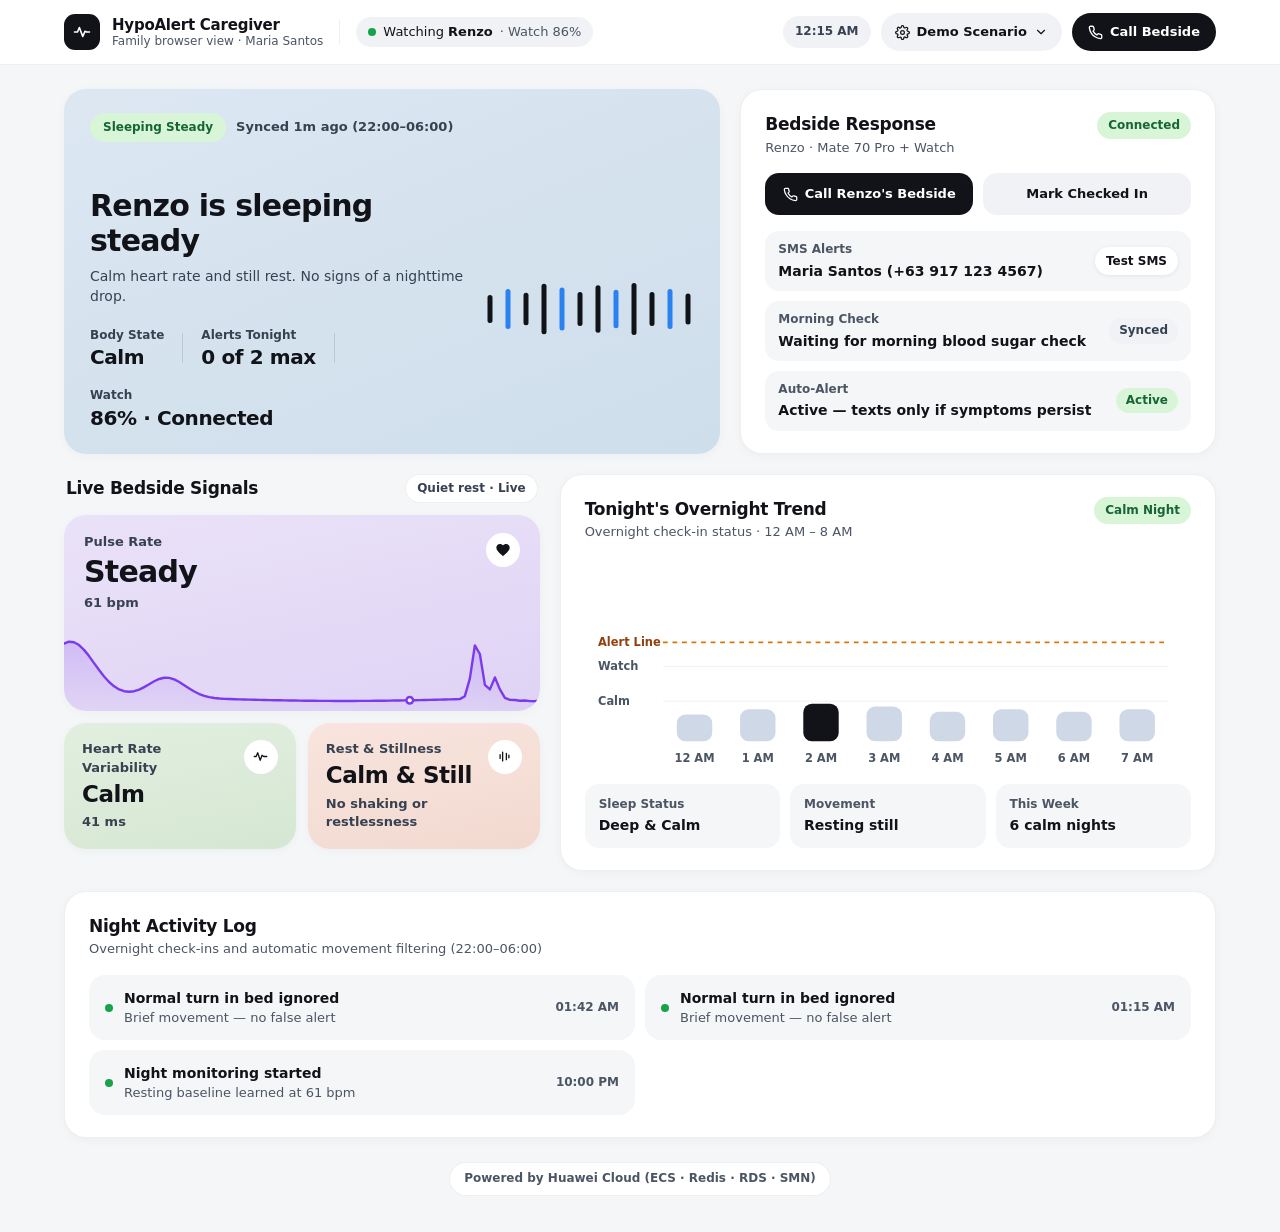
==== caregiver-web/index.html @ d7f7cfd1 "feat(ui): redesign phone wellness UI and add caregiver night web view" ====
<!DOCTYPE html>
<html lang="en">
<head>
  <meta charset="UTF-8" />
  <meta name="viewport" content="width=device-width, initial-scale=1.0" />
  <title>HypoAlert · Caregiver Night Monitor</title>
  <link rel="icon" type="image/svg+xml" href="data:image/svg+xml,%3Csvg xmlns='http://www.w3.org/2000/svg' viewBox='0 0 32 32'%3E%3Crect width='32' height='32' rx='8' fill='%23111318'/%3E%3Cpath d='M4 16h5l3-7 5 14 4-9 3 2h4' fill='none' stroke='%23ffffff' stroke-width='2.6' stroke-linecap='round' stroke-linejoin='round'/%3E%3C/svg%3E" />
  <link rel="stylesheet" href="styles.css" />
  <script defer src="app.js"></script>
</head>
<body>
  <!-- Simulated Huawei Cloud SMN SMS Toast (appears on sustained surge or SMS test) -->
  <div id="sms-toast" class="sms-toast" role="status" aria-live="polite" hidden>
    <div class="sms-toast-icon" aria-hidden="true">
      <svg width="16" height="16" viewBox="0 0 24 24" fill="none" stroke="currentColor" stroke-width="2.1" stroke-linecap="round" stroke-linejoin="round">
        <path d="M21 15a2 2 0 0 1-2 2H7l-4 4V5a2 2 0 0 1 2-2h14a2 2 0 0 1 2 2z" />
      </svg>
    </div>
    <div class="sms-toast-copy">
      <div class="sms-toast-title">SMS to Maria Santos (+63 917 123 4567)</div>
      <div id="sms-toast-body" class="sms-toast-body">HypoAlert: Renzo needs a bedside check. Fast pulse &amp; trembling continued.</div>
    </div>
    <button id="sms-toast-close" class="toast-close-btn" type="button" aria-label="Dismiss SMS alert">
      <svg width="16" height="16" viewBox="0 0 24 24" fill="none" stroke="currentColor" stroke-width="2.1" stroke-linecap="round" stroke-linejoin="round" aria-hidden="true">
        <path d="M18 6 6 18M6 6l12 12" />
      </svg>
    </button>
  </div>

  <!-- Top Web Navigation Bar -->
  <header class="web-navbar">
    <div class="nav-inner">
      <div class="nav-brand-group">
        <div class="brand-mark" aria-hidden="true">
          <svg width="18" height="18" viewBox="0 0 24 24" fill="none" stroke="currentColor" stroke-width="2.2" stroke-linecap="round" stroke-linejoin="round">
            <path d="M2 12h4l2.5-6 4.5 12 3-7 2 1h4" />
          </svg>
        </div>
        <div class="brand-copy">
          <span class="brand-name">HypoAlert Caregiver</span>
          <span class="brand-sub">Family browser view · Maria Santos</span>
        </div>
        <div class="nav-divider" aria-hidden="true"></div>
        <div class="patient-chip">
          <span id="live-dot" class="dot dot-ok"></span>
          <span>Watching <strong>Renzo</strong></span>
          <span id="watch-link-label" class="chip-muted tnum">· Watch 86%</span>
        </div>
      </div>

      <div class="nav-actions">
        <span id="clock-pill" class="nav-time-pill tnum">02:15 AM</span>

        <div class="demo-anchor">
          <button id="btn-demo-menu" class="btn-nav-soft" type="button" aria-expanded="false" aria-controls="demo-popover">
            <svg width="15" height="15" viewBox="0 0 24 24" fill="none" stroke="currentColor" stroke-width="2" stroke-linecap="round" stroke-linejoin="round" aria-hidden="true">
              <circle cx="12" cy="12" r="3" />
              <path d="M19.4 15a1.65 1.65 0 0 0 .33 1.82l.06.06a2 2 0 1 1-2.83 2.83l-.06-.06a1.65 1.65 0 0 0-1.82-.33 1.65 1.65 0 0 0-1 1.51V21a2 2 0 0 1-4 0v-.09A1.65 1.65 0 0 0 9 19.4a1.65 1.65 0 0 0-1.82.33l-.06.06a2 2 0 1 1-2.83-2.83l.06-.06a1.65 1.65 0 0 0 .33-1.82 1.65 1.65 0 0 0-1.51-1H3a2 2 0 0 1 0-4h.09A1.65 1.65 0 0 0 4.6 9a1.65 1.65 0 0 0-.33-1.82l-.06-.06a2 2 0 1 1 2.83-2.83l.06.06a1.65 1.65 0 0 0 1.82.33H9a1.65 1.65 0 0 0 1-1.51V3a2 2 0 0 1 4 0v.09a1.65 1.65 0 0 0 1 1.51 1.65 1.65 0 0 0 1.82-.33l.06-.06a2 2 0 1 1 2.83 2.83l-.06.06a1.65 1.65 0 0 0-.33 1.82V9c.26.6.85 1 1.51 1H21a2 2 0 0 1 0 4h-.09c-.66 0-1.25.4-1.51 1z" />
            </svg>
            <span>Demo Scenario</span>
            <svg width="14" height="14" viewBox="0 0 24 24" fill="none" stroke="currentColor" stroke-width="2" stroke-linecap="round" stroke-linejoin="round" aria-hidden="true">
              <path d="m6 9 6 6 6-6" />
            </svg>
          </button>

          <!-- Clean Presenter Popover (Hidden until Demo Scenario is clicked) -->
          <div id="demo-popover" class="demo-popover" hidden>
            <div class="popover-section-label">Night Scenarios</div>
            <div class="preset-list">
              <button class="preset-btn is-selected" data-preset="calm" type="button">1 · Quiet Sleep</button>
              <button class="preset-btn" data-preset="motion" type="button">2 · Turn in Bed (No Alert)</button>
              <button class="preset-btn" data-preset="baseline" type="button">3 · Learning Night Baseline</button>
              <button class="preset-btn" data-preset="warning" type="button">4 · Early Restless Shift</button>
              <button class="preset-btn is-danger" data-preset="surge" type="button">5 · Sustained Surge + SMS Alert</button>
            </div>

            <div class="popover-section-label">Simulation Options</div>
            <div class="sim-controls-row">
              <button id="btn-sim-body" class="sim-pill-btn" type="button">Pattern: Typical</button>
              <button id="btn-sim-link" class="sim-pill-btn" type="button">Phone Link: On</button>
            </div>

            <div class="popover-section-label">Simulate Morning Sugar Check</div>
            <div class="sim-prick-row">
              <button id="btn-sim-low" class="sim-prick-btn is-low tnum" type="button">54 mg/dL (Low)</button>
              <button id="btn-sim-fine" class="sim-prick-btn is-fine tnum" type="button">108 mg/dL (Normal)</button>
            </div>
          </div>
        </div>

        <button id="btn-nav-call" class="btn-nav-primary" type="button">
          <svg width="15" height="15" viewBox="0 0 24 24" fill="none" stroke="currentColor" stroke-width="2.1" stroke-linecap="round" stroke-linejoin="round" aria-hidden="true">
            <path d="M22 16.92v3a2 2 0 0 1-2.18 2 19.79 19.79 0 0 1-8.63-3.07 19.5 19.5 0 0 1-6-6 19.79 19.79 0 0 1-3.07-8.67A2 2 0 0 1 4.11 2h3a2 2 0 0 1 2 1.72 12.84 12.84 0 0 0 .7 2.81 2 2 0 0 1-.45 2.11L8.09 9.91a16 16 0 0 0 6 6l1.27-1.27a2 2 0 0 1 2.11-.45 12.84 12.84 0 0 0 2.81.7A2 2 0 0 1 22 16.92z" />
          </svg>
          <span>Call Bedside</span>
        </button>
      </div>
    </div>
  </header>

  <main class="web-shell">
    <!-- Offline Sync Notice (only when phone bridge pauses) -->
    <div id="offline-banner" class="offline-banner" hidden>
      <svg width="16" height="16" viewBox="0 0 24 24" fill="none" stroke="currentColor" stroke-width="2" stroke-linecap="round" stroke-linejoin="round" aria-hidden="true">
        <rect x="7" y="2" width="10" height="20" rx="2" />
        <path d="M12 18h.01" />
      </svg>
      <span>Phone connection is paused. Showing the last synced update — Renzo's watch still buzzes beside the bed if needed.</span>
    </div>

    <!-- Row 1: Primary Caregiver Hero + Bedside Response -->
    <section class="web-row row-top" aria-label="Current Night Status and Bedside Response">
      <article id="hero-card" class="hero-card">
        <div class="hero-header-row">
          <div class="hero-status-group">
            <span id="hero-pill" class="status-pill state-ok">Sleeping Steady</span>
            <span id="hero-sync-tag" class="hero-meta-tag tnum">Synced 1m ago (22:00–06:00)</span>
          </div>
        </div>

        <div class="hero-body">
          <div class="hero-text-col">
            <h1 id="hero-headline" class="hero-headline">Renzo is sleeping steady</h1>
            <p id="hero-explanation" class="hero-explanation">Calm heart rate and still rest. No signs of a nighttime drop.</p>

            <div class="hero-metrics-inline">
              <div class="hero-stat">
                <span class="stat-label">Body State</span>
                <div class="stat-value-wrap">
                  <span id="hero-body-state" class="stat-value-sm">Calm</span>
                </div>
              </div>
              <div class="hero-stat-sep" aria-hidden="true"></div>
              <div class="hero-stat">
                <span class="stat-label">Alerts Tonight</span>
                <div class="stat-value-wrap tnum">
                  <span id="hero-alerts-val" class="stat-value-sm">0 of 2 max</span>
                </div>
              </div>
              <div class="hero-stat-sep" aria-hidden="true"></div>
              <div class="hero-stat">
                <span class="stat-label">Watch</span>
                <div class="stat-value-wrap tnum">
                  <span id="hero-watch-val" class="stat-value-sm">86% · Connected</span>
                </div>
              </div>
            </div>
          </div>

          <div class="hero-visual-col">
            <canvas id="hero-bars-canvas" width="210" height="88" aria-label="Calm overnight rhythm indicator"></canvas>
          </div>
        </div>

        <div id="baseline-wrap" class="baseline-bar-card" hidden>
          <div class="baseline-top">
            <span>Learning tonight's calm resting baseline</span>
            <span id="baseline-count" class="tnum">55 of 75 min</span>
          </div>
          <div class="baseline-track">
            <div id="baseline-fill" class="baseline-fill"></div>
          </div>
        </div>

        <div id="hero-crisis-bar" class="hero-crisis-bar" hidden>
          <button id="btn-im-with-renzo" class="btn-crisis-white" type="button">I'm With Renzo — Clear Alert</button>
          <button id="btn-hero-call" class="btn-crisis-ghost" type="button">Call Renzo's Bedside</button>
        </div>
      </article>

      <!-- Right: Bedside Response Card -->
      <aside class="panel-card bedside-panel" aria-label="Bedside Response">
        <div class="panel-head">
          <div>
            <h2>Bedside Response</h2>
            <p class="panel-sub">Renzo · Mate 70 Pro + Watch</p>
          </div>
          <span id="cloud-sync-pill" class="soft-chip ok-chip">Connected</span>
        </div>

        <div class="action-pair">
          <button id="btn-call-bedside" class="btn-solid-dark" type="button">
            <svg width="15" height="15" viewBox="0 0 24 24" fill="none" stroke="currentColor" stroke-width="2" stroke-linecap="round" stroke-linejoin="round" aria-hidden="true">
              <path d="M22 16.92v3a2 2 0 0 1-2.18 2 19.79 19.79 0 0 1-8.63-3.07 19.5 19.5 0 0 1-6-6 19.79 19.79 0 0 1-3.07-8.67A2 2 0 0 1 4.11 2h3a2 2 0 0 1 2 1.72 12.84 12.84 0 0 0 .7 2.81 2 2 0 0 1-.45 2.11L8.09 9.91a16 16 0 0 0 6 6l1.27-1.27a2 2 0 0 1 2.11-.45 12.84 12.84 0 0 0 2.81.7A2 2 0 0 1 22 16.92z" />
            </svg>
            <span>Call Renzo's Bedside</span>
          </button>
          <button id="btn-check-in" class="btn-soft-neutral" type="button">Mark Checked In</button>
        </div>

        <div class="info-stack">
          <div class="info-row">
            <div class="info-row-left">
              <span class="info-k">SMS Alerts</span>
              <span class="info-v tnum">Maria Santos (+63 917 123 4567)</span>
            </div>
            <button id="btn-preview-sms" class="mini-link-btn" type="button">Test SMS</button>
          </div>

          <div class="info-row">
            <div class="info-row-left">
              <span class="info-k">Morning Check</span>
              <span id="prick-sync-text" class="info-v">Waiting for morning blood sugar check</span>
            </div>
            <span id="prick-sync-badge" class="mini-tag">Synced</span>
          </div>

          <div class="info-row">
            <div class="info-row-left">
              <span class="info-k">Auto-Alert</span>
              <span id="smn-channel-status" class="info-v">Active — texts only if symptoms persist</span>
            </div>
            <span id="smn-state-tag" class="mini-tag ok-tag">Active</span>
          </div>
        </div>
      </aside>
    </section>

    <!-- Row 2: Live Bedside Signals (Plain Interpretation First) + Overnight Trend -->
    <section class="web-row row-middle" aria-label="Live Bedside Signals and Overnight Trend">
      <div class="signals-column">
        <div class="col-heading">
          <h2>Live Bedside Signals</h2>
          <span id="route-caption" class="caption-pill">Quiet rest · Live</span>
        </div>

        <div class="signals-bento">
          <article class="bento-lavender">
            <div class="bento-top">
              <div>
                <span class="bento-title">Pulse Rate</span>
                <div id="hr-interp" class="bento-interp-lg">Steady</div>
                <div id="hr-val-row" class="bento-sub-strong tnum">60 bpm</div>
              </div>
              <div class="bento-icon" aria-hidden="true">
                <svg width="16" height="16" viewBox="0 0 24 24" fill="currentColor">
                  <path d="M12 21.35l-1.45-1.32C5.4 15.36 2 12.28 2 8.5 2 5.42 4.42 3 7.5 3c1.74 0 3.41.81 4.5 2.09C13.09 3.81 14.76 3 16.5 3 19.58 3 22 5.42 22 8.5c0 3.78-3.4 6.86-8.55 11.54L12 21.35z" />
                </svg>
              </div>
            </div>
            <canvas id="ppg-canvas" class="ppg-canvas" aria-label="Live pulse rhythm"></canvas>
          </article>

          <div class="bento-pair">
            <article class="bento-sage">
              <div class="bento-top">
                <div>
                  <span class="bento-title">Heart Rate Variability</span>
                  <div id="hrv-interp" class="bento-interp-md">Calm</div>
                  <div id="hrv-val-row" class="bento-sub-strong tnum">40 ms</div>
                </div>
                <div class="bento-icon" aria-hidden="true">
                  <svg width="15" height="15" viewBox="0 0 24 24" fill="none" stroke="currentColor" stroke-width="2.1" stroke-linecap="round" stroke-linejoin="round">
                    <path d="M2 12h3l2.5-6 4 12 3-8 2.5 2H22" />
                  </svg>
                </div>
              </div>
            </article>

            <article class="bento-peach">
              <div class="bento-top">
                <div>
                  <span class="bento-title">Rest &amp; Stillness</span>
                  <div id="tremor-interp" class="bento-interp-md">Calm &amp; Still</div>
                  <div id="tremor-sub" class="bento-sub-strong">No shaking or restlessness</div>
                </div>
                <div class="bento-icon" aria-hidden="true">
                  <svg width="15" height="15" viewBox="0 0 24 24" fill="none" stroke="currentColor" stroke-width="2.1" stroke-linecap="round" stroke-linejoin="round">
                    <path d="M5 9v6M9 5v14M15 7v10M19 10v4" />
                  </svg>
                </div>
              </div>
            </article>
          </div>
        </div>
      </div>

      <!-- Right: Overnight Check-In Trend + 3 Plain Tiles -->
      <article class="panel-card chart-panel">
        <div class="panel-head">
          <div>
            <h2>Tonight's Overnight Trend</h2>
            <p class="panel-sub tnum">Overnight check-in status · 12 AM – 8 AM</p>
          </div>
          <span id="chart-status-chip" class="soft-chip ok-chip">Calm Night</span>
        </div>

        <div class="svg-chart-wrap">
          <svg id="overnight-svg" class="overnight-svg" viewBox="0 0 620 220" role="img" aria-label="Overnight sleep check-in status from 12am to 8am"></svg>
          <div id="chart-tooltip" class="chart-tooltip tnum" hidden></div>
        </div>

        <div class="summary-bar">
          <div class="summary-metric">
            <span class="summary-k">Sleep Status</span>
            <span id="sum-sleep" class="summary-v">Deep &amp; Calm</span>
          </div>
          <div class="summary-metric">
            <span class="summary-k">Movement</span>
            <span id="sum-movement" class="summary-v">Resting still</span>
          </div>
          <div class="summary-metric">
            <span class="summary-k">This Week</span>
            <span id="sum-week" class="summary-v tnum">6 calm nights</span>
          </div>
        </div>
      </article>
    </section>

    <!-- Row 3: Clean Plain-English Night Activity Log -->
    <section class="panel-card timeline-panel" aria-label="Night Activity Log">
      <div class="panel-head">
        <div>
          <h2>Night Activity Log</h2>
          <p class="panel-sub">Overnight check-ins and automatic movement filtering (22:00–06:00)</p>
        </div>
      </div>

      <ul id="event-list" class="web-timeline"></ul>
    </section>

    <!-- Single Quiet Footer Attribution for Huawei Cloud -->
    <footer class="cloud-footer">
      <span class="cloud-footer-pill">Powered by Huawei Cloud (ECS · Redis · RDS · SMN)</span>
    </footer>
  </main>
</body>
</html>
---- caregiver-web/styles.css ----
:root {
  --bg-page: #f5f6f8;
  --bg-card: #ffffff;
  --bg-inset: #f0f2f6;
  --bg-nav: rgba(255, 255, 255, 0.92);
  --bg-dock: #111318;
  --sky-top: #dce7f2;
  --sky-bot: #cedeeb;
  --lav-top: #eae2f8;
  --lav-bot: #dfd3f5;
  --sage-top: #e2efe0;
  --sage-bot: #d5e7d2;
  --peach-top: #f8e5de;
  --peach-bot: #f2d9d0;
  --ink: #111318;
  --ink-secondary: #374151;
  --ink-muted: #4b5563;
  --hairline: rgba(17, 19, 24, 0.065);
  --accent-blue: #2a82f0;
  --accent-blue-soft: #e6f0fe;
  --ok-bg: #d9f5d8;
  --ok-ink: #166534;
  --ok-dot: #16a34a;
  --warn-bg: #fef3c7;
  --warn-ink: #92400e;
  --warn-dot: #d97706;
  --crit-bg: #fee2e2;
  --crit-ink: #991b1b;
  --crit-solid: #dc2626;
  --radius-card: 22px;
  --shadow-card: 0 2px 10px rgba(17, 19, 24, 0.035);
}

*,
*::before,
*::after {
  box-sizing: border-box;
}

html,
body {
  margin: 0;
  padding: 0;
  background: var(--bg-page);
  color: var(--ink);
  font-family: -apple-system, BlinkMacSystemFont, "HarmonyOS Sans", "Segoe UI", system-ui, sans-serif;
  line-height: 1.45;
  -webkit-font-smoothing: antialiased;
}

.tnum {
  font-variant-numeric: tabular-nums;
}

button {
  font: inherit;
  border: 0;
  cursor: pointer;
  transition: background-color 0.16s ease, transform 0.12s ease, opacity 0.16s ease;
}

button:active {
  transform: scale(0.985);
}

button:focus-visible {
  outline: 2px solid var(--accent-blue);
  outline-offset: 2px;
}

/* SMN SMS Alert Notification */
.sms-toast {
  position: fixed;
  top: 76px;
  right: 24px;
  z-index: 70;
  width: min(440px, calc(100vw - 32px));
  display: flex;
  align-items: center;
  gap: 12px;
  padding: 13px 15px;
  background: var(--bg-dock);
  color: #ffffff;
  border-radius: 18px;
  box-shadow: 0 18px 42px rgba(17, 19, 24, 0.25);
}

.sms-toast[hidden] {
  display: none;
}

.sms-toast-icon {
  width: 34px;
  height: 34px;
  border-radius: 999px;
  background: var(--crit-solid);
  color: #ffffff;
  display: grid;
  place-items: center;
  flex-shrink: 0;
}

.sms-toast-copy {
  flex: 1;
  min-width: 0;
}

.sms-toast-title {
  font-size: 12px;
  font-weight: 700;
  color: #e5e7eb;
}

.sms-toast-body {
  margin-top: 2px;
  font-size: 13px;
  color: #ffffff;
  line-height: 1.35;
}

.toast-close-btn {
  width: 30px;
  height: 30px;
  border-radius: 999px;
  background: rgba(255, 255, 255, 0.14);
  color: #ffffff;
  display: grid;
  place-items: center;
  flex-shrink: 0;
}

/* Sticky Top Web Navigation Bar */
.web-navbar {
  position: sticky;
  top: 0;
  z-index: 40;
  background: var(--bg-nav);
  backdrop-filter: blur(12px);
  border-bottom: 1px solid var(--hairline);
}

.nav-inner {
  max-width: 1200px;
  margin: 0 auto;
  min-height: 64px;
  padding: 10px 24px;
  display: flex;
  align-items: center;
  justify-content: space-between;
  gap: 16px;
}

.nav-brand-group {
  display: flex;
  align-items: center;
  gap: 12px;
  min-width: 0;
}

.brand-mark {
  width: 36px;
  height: 36px;
  border-radius: 11px;
  background: var(--bg-dock);
  color: #ffffff;
  display: grid;
  place-items: center;
  flex-shrink: 0;
}

.brand-copy {
  display: flex;
  flex-direction: column;
}

.brand-name {
  font-size: 15px;
  font-weight: 700;
  letter-spacing: -0.015em;
  line-height: 1.2;
}

.brand-sub {
  font-size: 12px;
  color: var(--ink-muted);
  line-height: 1.2;
}

.nav-divider {
  width: 1px;
  height: 24px;
  background: var(--hairline);
  margin: 0 4px;
}

.patient-chip {
  display: inline-flex;
  align-items: center;
  gap: 7px;
  padding: 6px 12px;
  border-radius: 999px;
  background: var(--bg-inset);
  font-size: 13px;
  color: var(--ink);
  white-space: nowrap;
}

.chip-muted {
  color: var(--ink-muted);
}

.dot {
  width: 8px;
  height: 8px;
  border-radius: 999px;
  flex-shrink: 0;
}

.dot-ok {
  background: var(--ok-dot);
}

.dot-warn {
  background: var(--warn-dot);
}

.dot-crit {
  background: var(--crit-solid);
}

.nav-actions {
  display: flex;
  align-items: center;
  gap: 10px;
}

.nav-time-pill {
  padding: 7px 12px;
  border-radius: 999px;
  background: var(--bg-inset);
  color: var(--ink-secondary);
  font-size: 12px;
  font-weight: 600;
}

.demo-anchor {
  position: relative;
}

.btn-nav-soft {
  height: 38px;
  padding: 0 14px;
  border-radius: 999px;
  background: var(--bg-inset);
  color: var(--ink);
  font-size: 13px;
  font-weight: 600;
  display: inline-flex;
  align-items: center;
  gap: 7px;
}

.btn-nav-soft:hover {
  background: #e5e8ef;
}

.btn-nav-primary {
  height: 38px;
  padding: 0 16px;
  border-radius: 999px;
  background: var(--bg-dock);
  color: #ffffff;
  font-size: 13px;
  font-weight: 600;
  display: inline-flex;
  align-items: center;
  gap: 7px;
}

.btn-nav-primary:hover {
  background: #232833;
}

/* Presenter Scenario Popover */
.demo-popover {
  position: absolute;
  top: calc(100% + 10px);
  right: 0;
  width: 320px;
  padding: 16px;
  border-radius: 20px;
  background: var(--bg-card);
  border: 1px solid var(--hairline);
  box-shadow: 0 20px 48px rgba(17, 19, 24, 0.16);
  display: flex;
  flex-direction: column;
  gap: 12px;
  z-index: 60;
}

.demo-popover[hidden] {
  display: none;
}

.popover-section-label {
  font-size: 12px;
  font-weight: 700;
  color: var(--ink-muted);
}

.preset-list {
  display: flex;
  flex-direction: column;
  gap: 6px;
}

.preset-btn {
  height: 36px;
  padding: 0 12px;
  border-radius: 12px;
  background: var(--bg-inset);
  color: var(--ink);
  font-size: 13px;
  font-weight: 600;
  text-align: left;
}

.preset-btn:hover {
  background: #e4e8f0;
}

.preset-btn.is-selected {
  background: var(--bg-dock);
  color: #ffffff;
}

.preset-btn.is-danger {
  background: var(--crit-bg);
  color: var(--crit-ink);
}

.preset-btn.is-danger.is-selected {
  background: var(--crit-solid);
  color: #ffffff;
}

.sim-controls-row {
  display: grid;
  grid-template-columns: 1fr 1fr;
  gap: 8px;
}

.sim-pill-btn {
  height: 34px;
  padding: 0 10px;
  border-radius: 12px;
  background: var(--bg-inset);
  color: var(--ink);
  font-size: 12px;
  font-weight: 600;
}

.sim-prick-row {
  display: grid;
  grid-template-columns: 1fr 1fr;
  gap: 8px;
}

.sim-prick-btn {
  height: 34px;
  padding: 0 10px;
  border-radius: 12px;
  font-size: 12px;
  font-weight: 700;
}

.sim-prick-btn.is-low {
  background: var(--crit-bg);
  color: var(--crit-ink);
}

.sim-prick-btn.is-fine {
  background: var(--ok-bg);
  color: var(--ok-ink);
}

/* Main Web Workspace */
.web-shell {
  max-width: 1200px;
  margin: 0 auto;
  padding: 24px 24px 36px;
  display: flex;
  flex-direction: column;
  gap: 20px;
}

.offline-banner {
  display: flex;
  align-items: center;
  gap: 10px;
  padding: 12px 16px;
  border-radius: 16px;
  background: var(--warn-bg);
  color: var(--warn-ink);
  font-size: 13px;
  font-weight: 600;
}

.offline-banner[hidden] {
  display: none;
}

.web-row {
  display: grid;
  gap: 20px;
  align-items: stretch;
}

.row-top {
  grid-template-columns: minmax(0, 1.38fr) minmax(320px, 1fr);
}

.row-middle {
  grid-template-columns: minmax(320px, 1fr) minmax(0, 1.38fr);
}

/* Hero Status Card */
.hero-card {
  padding: 24px 26px;
  border-radius: var(--radius-card);
  background: linear-gradient(158deg, var(--sky-top), var(--sky-bot));
  box-shadow: var(--shadow-card);
  display: flex;
  flex-direction: column;
  justify-content: space-between;
  gap: 18px;
}

.hero-card.is-warning {
  background: linear-gradient(158deg, #fef3c7, #fde68a);
}

.hero-card.is-critical {
  background: linear-gradient(158deg, #dc2626, #b91c1c);
  color: #ffffff;
}

.hero-header-row {
  display: flex;
  align-items: center;
  justify-content: space-between;
  flex-wrap: wrap;
  gap: 10px;
}

.hero-status-group {
  display: flex;
  align-items: center;
  flex-wrap: wrap;
  gap: 10px;
}

.status-pill {
  padding: 6px 13px;
  border-radius: 999px;
  font-size: 12px;
  font-weight: 700;
}

.state-ok {
  background: var(--ok-bg);
  color: var(--ok-ink);
}

.state-warn {
  background: var(--warn-bg);
  color: var(--warn-ink);
}

.state-info {
  background: var(--accent-blue-soft);
  color: #1e40af;
}

.state-crit {
  background: rgba(255, 255, 255, 0.22);
  color: #ffffff;
}

.hero-meta-tag {
  font-size: 13px;
  font-weight: 600;
  color: var(--ink-secondary);
}

.hero-card.is-critical .hero-meta-tag {
  color: rgba(255, 255, 255, 0.92);
}

.hero-body {
  display: flex;
  align-items: center;
  justify-content: space-between;
  gap: 20px;
}

.hero-text-col {
  flex: 1;
  min-width: 0;
}

.hero-headline {
  margin: 0;
  font-size: 30px;
  font-weight: 700;
  letter-spacing: -0.025em;
  line-height: 1.15;
}

.hero-explanation {
  margin: 8px 0 0;
  font-size: 14px;
  color: var(--ink-secondary);
  max-width: 54ch;
}

.hero-card.is-critical .hero-explanation {
  color: rgba(255, 255, 255, 0.94);
}

.hero-metrics-inline {
  margin-top: 20px;
  display: flex;
  flex-wrap: wrap;
  align-items: center;
  gap: 18px;
}

.hero-stat {
  display: flex;
  flex-direction: column;
  gap: 2px;
}

.stat-label {
  font-size: 12px;
  font-weight: 600;
  color: var(--ink-secondary);
}

.hero-card.is-critical .stat-label {
  color: rgba(255, 255, 255, 0.86);
}

.stat-value-wrap {
  display: flex;
  align-items: baseline;
  gap: 5px;
}

.stat-value-sm {
  font-size: 20px;
  font-weight: 700;
  letter-spacing: -0.02em;
  line-height: 1.15;
}

.hero-stat-sep {
  width: 1px;
  height: 30px;
  background: rgba(17, 19, 24, 0.12);
}

.hero-card.is-critical .hero-stat-sep {
  background: rgba(255, 255, 255, 0.28);
}

.hero-visual-col {
  width: 210px;
  height: 92px;
  flex-shrink: 0;
  display: flex;
  align-items: center;
  justify-content: flex-end;
}

#hero-bars-canvas {
  width: 210px;
  height: 88px;
  display: block;
}

.baseline-bar-card {
  padding: 12px 14px;
  border-radius: 14px;
  background: rgba(255, 255, 255, 0.72);
}

.baseline-bar-card[hidden] {
  display: none;
}

.baseline-top {
  display: flex;
  justify-content: space-between;
  font-size: 12px;
  font-weight: 600;
  color: #1e40af;
  margin-bottom: 8px;
}

.baseline-track {
  height: 7px;
  border-radius: 999px;
  background: rgba(17, 19, 24, 0.08);
  overflow: hidden;
}

.baseline-fill {
  height: 100%;
  width: 73%;
  border-radius: 999px;
  background: var(--accent-blue);
}

.hero-crisis-bar {
  display: flex;
  flex-wrap: wrap;
  gap: 10px;
}

.hero-crisis-bar[hidden] {
  display: none;
}

.btn-crisis-white {
  height: 44px;
  padding: 0 20px;
  border-radius: 999px;
  background: #ffffff;
  color: var(--crit-solid);
  font-size: 14px;
  font-weight: 700;
}

.btn-crisis-ghost {
  height: 44px;
  padding: 0 18px;
  border-radius: 999px;
  background: rgba(255, 255, 255, 0.22);
  color: #ffffff;
  font-size: 14px;
  font-weight: 600;
}

/* White Editorial Web Cards */
.panel-card {
  padding: 22px 24px;
  border-radius: var(--radius-card);
  background: var(--bg-card);
  border: 1px solid var(--hairline);
  box-shadow: var(--shadow-card);
  display: flex;
  flex-direction: column;
  gap: 16px;
}

.panel-head {
  display: flex;
  align-items: flex-start;
  justify-content: space-between;
  gap: 12px;
}

.panel-head h2,
.col-heading h2 {
  margin: 0;
  font-size: 17px;
  font-weight: 700;
  letter-spacing: -0.015em;
}

.panel-sub {
  margin: 2px 0 0;
  font-size: 13px;
  color: var(--ink-muted);
}

.soft-chip {
  display: inline-flex;
  align-items: center;
  padding: 5px 11px;
  border-radius: 999px;
  background: var(--bg-inset);
  color: var(--ink-secondary);
  font-size: 12px;
  font-weight: 600;
  white-space: nowrap;
}

.ok-chip {
  background: var(--ok-bg);
  color: var(--ok-ink);
}

.warn-chip {
  background: var(--warn-bg);
  color: var(--warn-ink);
}

.crit-chip {
  background: var(--crit-bg);
  color: var(--crit-ink);
}

/* Bedside Response Right Panel */
.bedside-panel {
  justify-content: space-between;
}

.action-pair {
  display: grid;
  grid-template-columns: 1fr 1fr;
  gap: 10px;
}

.btn-solid-dark {
  height: 42px;
  padding: 0 14px;
  border-radius: 14px;
  background: var(--bg-dock);
  color: #ffffff;
  font-size: 13px;
  font-weight: 600;
  display: inline-flex;
  align-items: center;
  justify-content: center;
  gap: 7px;
}

.btn-solid-dark:hover {
  background: #232833;
}

.btn-soft-neutral {
  height: 42px;
  padding: 0 14px;
  border-radius: 14px;
  background: var(--bg-inset);
  color: var(--ink);
  font-size: 13px;
  font-weight: 600;
}

.btn-soft-neutral:hover {
  background: #e5e8ef;
}

.info-stack {
  display: flex;
  flex-direction: column;
  gap: 10px;
}

.info-row {
  display: flex;
  align-items: center;
  justify-content: space-between;
  gap: 12px;
  padding: 10px 13px;
  border-radius: 14px;
  background: var(--bg-page);
}

.info-row-left {
  display: flex;
  flex-direction: column;
  gap: 2px;
  min-width: 0;
}

.info-k {
  font-size: 12px;
  font-weight: 600;
  color: var(--ink-muted);
}

.info-v {
  font-size: 14px;
  font-weight: 600;
  color: var(--ink);
}

.mini-link-btn {
  height: 28px;
  padding: 0 11px;
  border-radius: 999px;
  background: var(--bg-card);
  color: var(--ink);
  font-size: 12px;
  font-weight: 600;
  box-shadow: 0 1px 4px rgba(17, 19, 24, 0.08);
  flex-shrink: 0;
}

.mini-tag {
  padding: 4px 10px;
  border-radius: 999px;
  background: var(--bg-inset);
  color: var(--ink-secondary);
  font-size: 12px;
  font-weight: 600;
  white-space: nowrap;
  flex-shrink: 0;
}

.ok-tag {
  background: var(--ok-bg);
  color: var(--ok-ink);
}

.crit-tag {
  background: var(--crit-bg);
  color: var(--crit-ink);
}

/* Pastel Signals Bento Column (Interpretation-First) */
.signals-column {
  display: flex;
  flex-direction: column;
  gap: 12px;
}

.col-heading {
  display: flex;
  align-items: center;
  justify-content: space-between;
  gap: 8px;
  padding: 0 2px;
}

.caption-pill {
  padding: 5px 11px;
  border-radius: 999px;
  background: var(--bg-card);
  border: 1px solid var(--hairline);
  font-size: 12px;
  font-weight: 600;
  color: var(--ink-secondary);
}

.signals-bento {
  display: flex;
  flex-direction: column;
  gap: 12px;
  flex: 1;
}

.bento-lavender {
  border-radius: var(--radius-card);
  background: linear-gradient(168deg, var(--lav-top), var(--lav-bot));
  box-shadow: var(--shadow-card);
  display: flex;
  flex-direction: column;
  justify-content: space-between;
  overflow: hidden;
  min-height: 196px;
}

.bento-lavender .bento-top {
  padding: 18px 20px 0;
}

.bento-pair {
  display: grid;
  grid-template-columns: 1fr 1fr;
  gap: 12px;
}

.bento-sage,
.bento-peach {
  border-radius: var(--radius-card);
  padding: 17px 18px;
  box-shadow: var(--shadow-card);
}

.bento-sage {
  background: linear-gradient(168deg, var(--sage-top), var(--sage-bot));
}

.bento-peach {
  background: linear-gradient(168deg, var(--peach-top), var(--peach-bot));
}

.bento-top {
  display: flex;
  align-items: flex-start;
  justify-content: space-between;
  gap: 10px;
}

.bento-title {
  display: block;
  font-size: 13px;
  font-weight: 600;
  color: var(--ink-secondary);
}

.bento-interp-lg {
  margin-top: 4px;
  font-size: 30px;
  font-weight: 700;
  letter-spacing: -0.025em;
  line-height: 1.08;
  color: var(--ink);
}

.bento-interp-md {
  margin-top: 4px;
  font-size: 23px;
  font-weight: 700;
  letter-spacing: -0.02em;
  line-height: 1.12;
  color: var(--ink);
}

.bento-sub-strong {
  margin-top: 6px;
  font-size: 13px;
  font-weight: 600;
  color: var(--ink-secondary);
}

.bento-icon {
  width: 34px;
  height: 34px;
  border-radius: 999px;
  background: #ffffff;
  color: var(--ink);
  display: grid;
  place-items: center;
  flex-shrink: 0;
}

.ppg-canvas {
  width: 100%;
  height: 90px;
  display: block;
}

/* Overnight Vector Chart Panel */
.chart-panel {
  justify-content: space-between;
}

.svg-chart-wrap {
  position: relative;
  width: 100%;
}

.overnight-svg {
  width: 100%;
  height: 210px;
  display: block;
  overflow: visible;
}

.chart-tooltip {
  position: absolute;
  top: 8px;
  right: 8px;
  padding: 6px 11px;
  border-radius: 10px;
  background: var(--bg-dock);
  color: #ffffff;
  font-size: 12px;
  font-weight: 600;
  pointer-events: none;
  box-shadow: 0 8px 20px rgba(17, 19, 24, 0.16);
}

.chart-tooltip[hidden] {
  display: none;
}

.summary-bar {
  display: grid;
  grid-template-columns: repeat(3, minmax(0, 1fr));
  gap: 10px;
}

.summary-metric {
  padding: 12px 14px;
  border-radius: 14px;
  background: var(--bg-page);
  display: flex;
  flex-direction: column;
  gap: 2px;
}

.summary-k {
  font-size: 12px;
  font-weight: 600;
  color: var(--ink-muted);
}

.summary-v {
  font-size: 14px;
  font-weight: 700;
  color: var(--ink);
}

/* Full-Width Plain-English Night Log */
.web-timeline {
  list-style: none;
  margin: 0;
  padding: 0;
  display: grid;
  grid-template-columns: repeat(2, minmax(0, 1fr));
  gap: 10px;
}

.timeline-row {
  display: flex;
  align-items: center;
  justify-content: space-between;
  gap: 12px;
  padding: 13px 16px;
  border-radius: 16px;
  background: var(--bg-page);
}

.timeline-left {
  display: flex;
  align-items: center;
  gap: 11px;
  min-width: 0;
}

.timeline-title {
  font-size: 14px;
  font-weight: 700;
  color: var(--ink);
}

.timeline-detail {
  font-size: 13px;
  color: var(--ink-muted);
}

.timeline-time {
  font-size: 12px;
  font-weight: 600;
  color: var(--ink-muted);
  white-space: nowrap;
  flex-shrink: 0;
}

/* Single Quiet Footer Attribution */
.cloud-footer {
  display: flex;
  justify-content: center;
  padding-top: 4px;
}

.cloud-footer-pill {
  padding: 7px 14px;
  border-radius: 999px;
  background: var(--bg-card);
  border: 1px solid var(--hairline);
  font-size: 12px;
  font-weight: 600;
  color: var(--ink-muted);
}

/* Responsive Breakpoints */
@media (max-width: 980px) {
  .row-top,
  .row-middle {
    grid-template-columns: 1fr;
  }

  .web-timeline {
    grid-template-columns: 1fr;
  }

  .nav-divider,
  .brand-sub {
    display: none;
  }
}

@media (max-width: 640px) {
  .nav-inner {
    padding: 10px 16px;
    flex-wrap: wrap;
  }

  .nav-time-pill {
    display: none;
  }

  .web-shell {
    padding: 16px 14px 32px;
  }

  .hero-body {
    flex-direction: column;
    align-items: flex-start;
  }

  .hero-visual-col {
    width: 100%;
    height: 70px;
    justify-content: flex-start;
  }

  .hero-headline {
    font-size: 24px;
  }

  .action-pair,
  .bento-pair,
  .summary-bar {
    grid-template-columns: 1fr;
  }

  .demo-popover {
    right: -52px;
    width: min(320px, calc(100vw - 24px));
  }
}

@media (prefers-reduced-motion: reduce) {
  button {
    transition: none;
  }
}
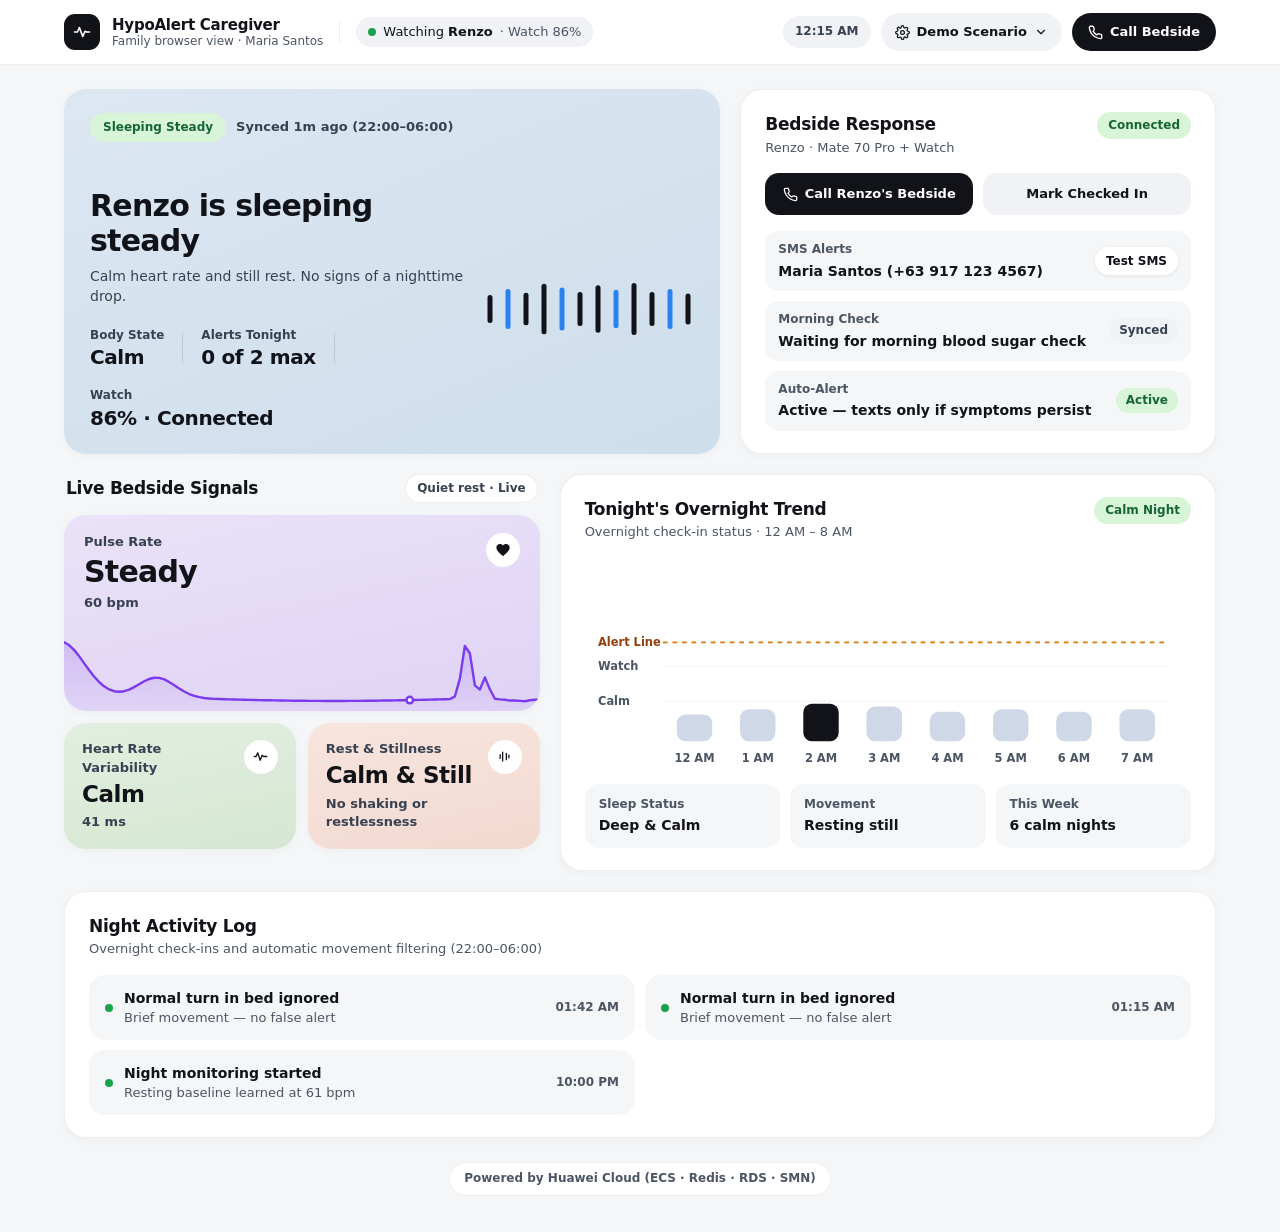
==== commit 95480f71: "feat(ui): redesign phone wellness UI and add caregiver night web view" ====
--- a/caregiver-web/index.html
+++ b/caregiver-web/index.html
@@ -6,6 +6,7 @@
   <title>HypoAlert · Caregiver Night Monitor</title>
   <link rel="icon" type="image/svg+xml" href="data:image/svg+xml,%3Csvg xmlns='http://www.w3.org/2000/svg' viewBox='0 0 32 32'%3E%3Crect width='32' height='32' rx='8' fill='%23111318'/%3E%3Cpath d='M4 16h5l3-7 5 14 4-9 3 2h4' fill='none' stroke='%23ffffff' stroke-width='2.6' stroke-linecap='round' stroke-linejoin='round'/%3E%3C/svg%3E" />
   <link rel="stylesheet" href="styles.css" />
+  <script defer src="tcnn-bundle.js"></script>
   <script defer src="app.js"></script>
 </head>
 <body>
@@ -72,12 +73,15 @@
               <button class="preset-btn" data-preset="baseline" type="button">3 · Learning Night Baseline</button>
               <button class="preset-btn" data-preset="warning" type="button">4 · Early Restless Shift</button>
               <button class="preset-btn is-danger" data-preset="surge" type="button">5 · Sustained Surge + SMS Alert</button>
+              <button class="preset-btn" data-preset="replay" type="button">6 · Replay c2s02_7 (Phase 3 1D-CNN)</button>
             </div>
 
             <div class="popover-section-label">Simulation Options</div>
             <div class="sim-controls-row">
               <button id="btn-sim-body" class="sim-pill-btn" type="button">Pattern: Typical</button>
               <button id="btn-sim-link" class="sim-pill-btn" type="button">Phone Link: On</button>
+              <button id="btn-sim-phase" class="sim-pill-btn" type="button">Model: Phase 1</button>
+              <button id="btn-reset-night" class="sim-pill-btn" type="button">Reset Night (0/2)</button>
             </div>
 
             <div class="popover-section-label">Simulate Morning Sugar Check</div>
